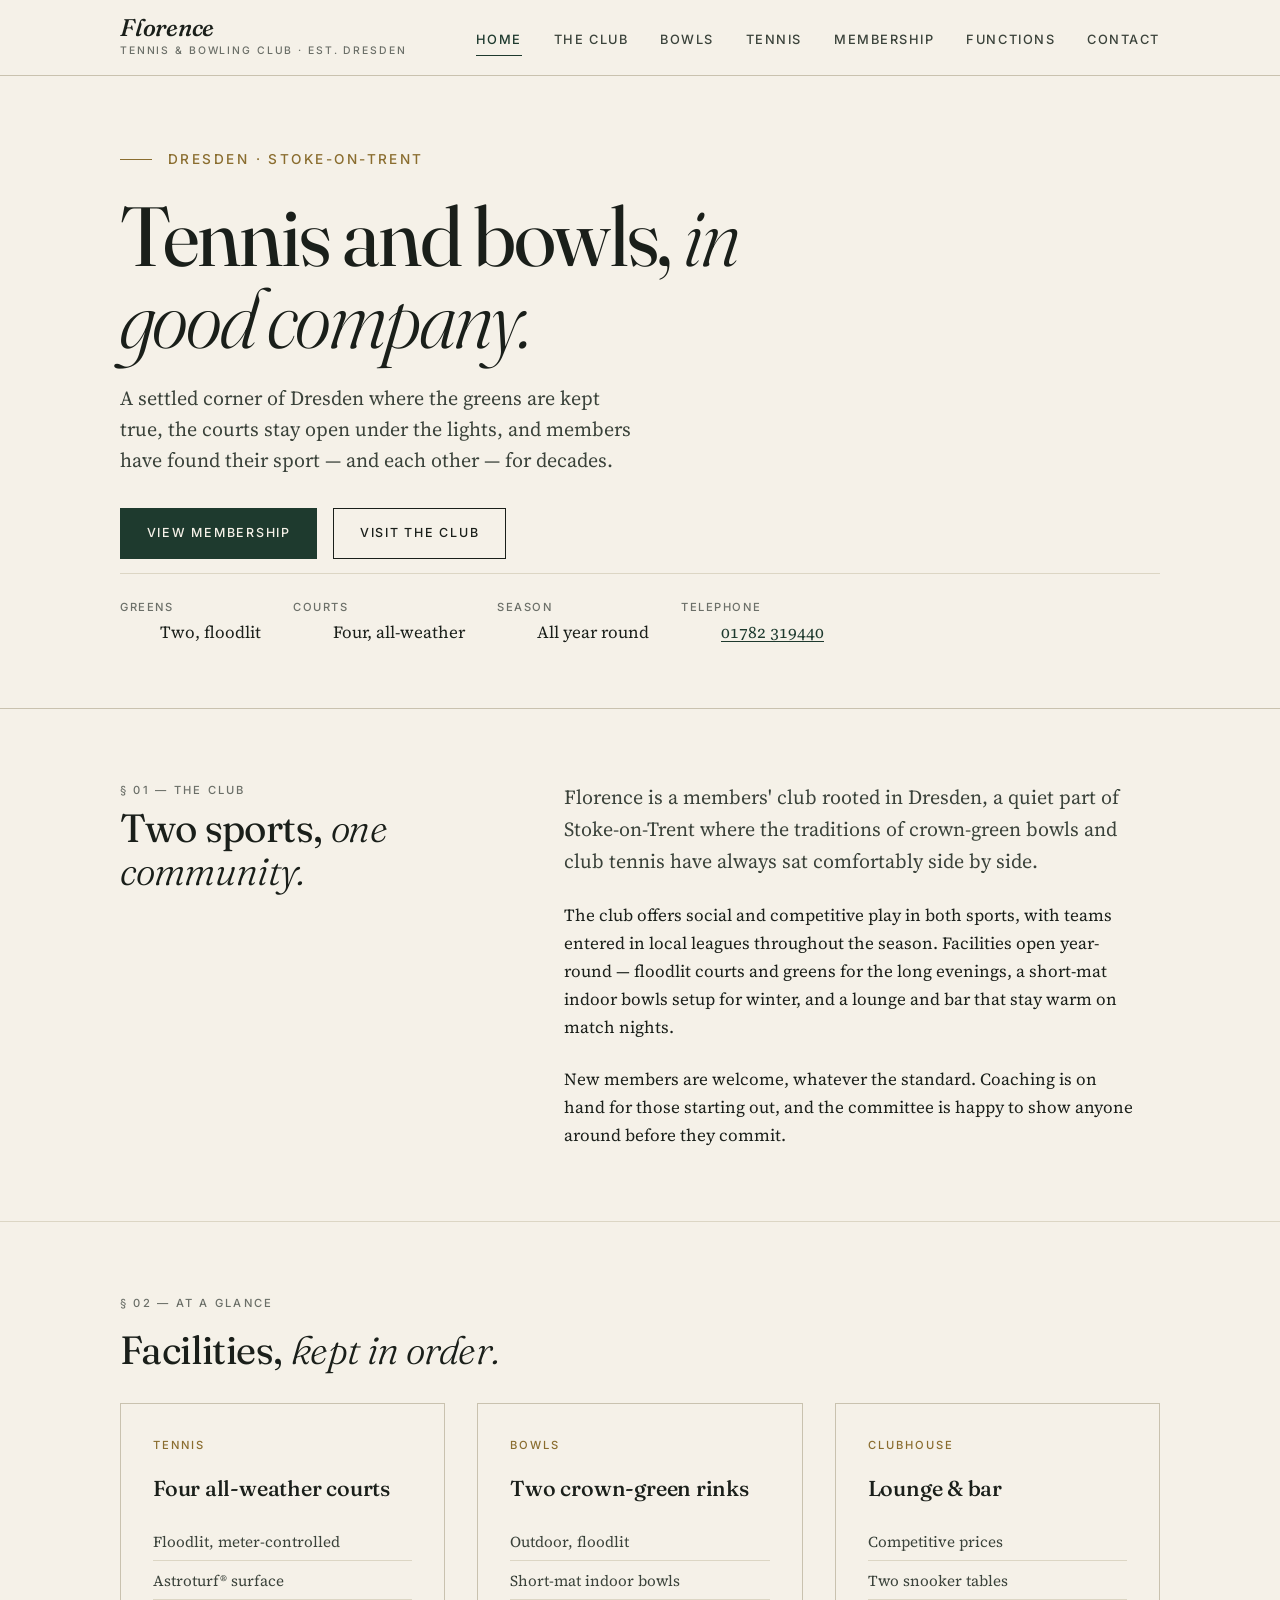
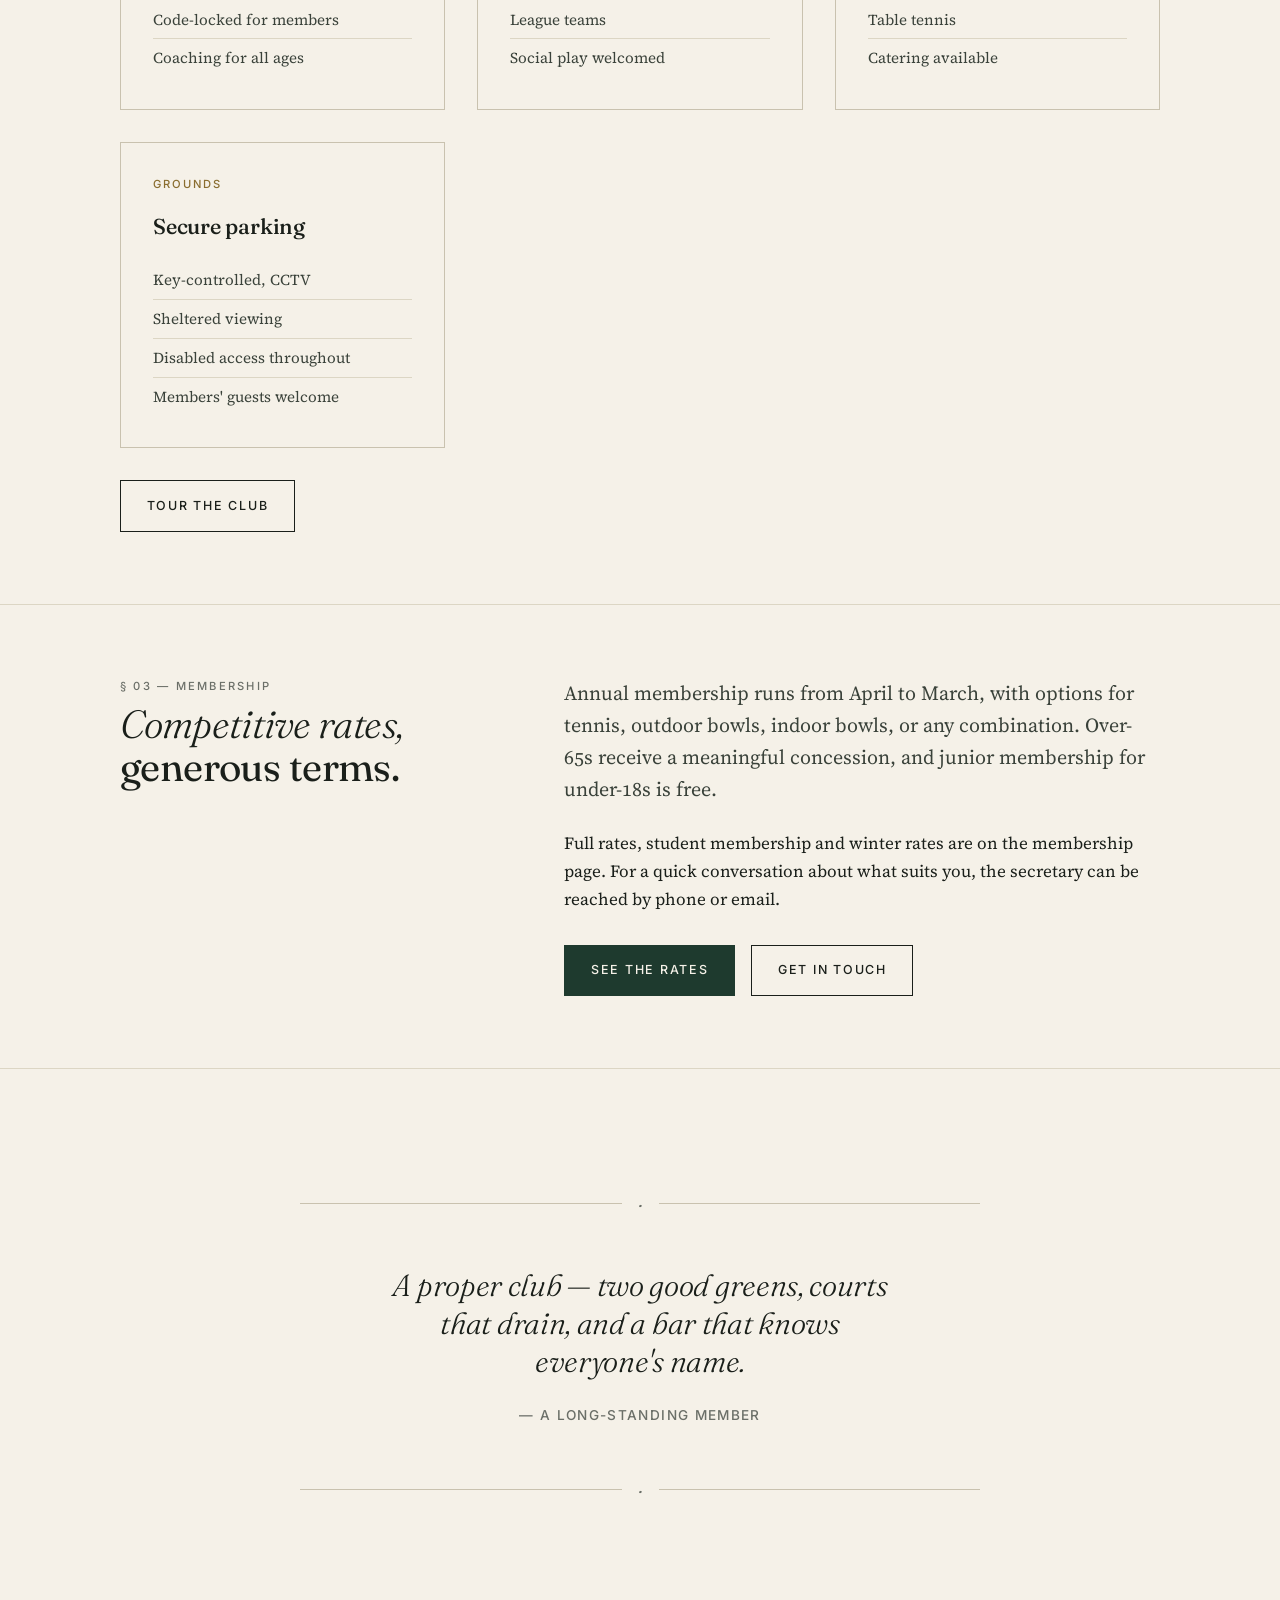
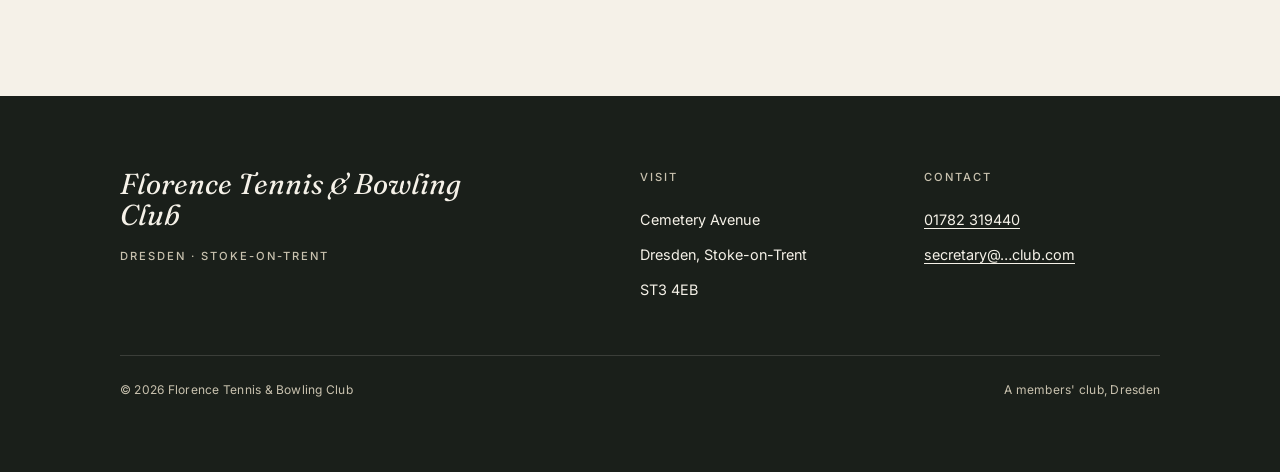
==== index.html @ 848ed116 "Add files via upload" ====
<!DOCTYPE html>
<html lang="en-GB">
<head>
  <meta charset="UTF-8">
  <meta name="viewport" content="width=device-width, initial-scale=1">
  <title>Florence Tennis &amp; Bowling Club — Dresden, Stoke-on-Trent</title>
  <meta name="description" content="An established tennis and bowling club in Dresden, Stoke-on-Trent. All-year-round sport, floodlit courts and greens, function facilities, and competitive membership rates.">

  <!-- Open Graph -->
  <meta property="og:title" content="Florence Tennis &amp; Bowling Club">
  <meta property="og:description" content="An established tennis and bowling club in Dresden, Stoke-on-Trent. All-year-round sport and facilities.">
  <meta property="og:type" content="website">
  <meta property="og:locale" content="en_GB">

  <!-- Fonts -->
  <link rel="preconnect" href="https://fonts.googleapis.com">
  <link rel="preconnect" href="https://fonts.gstatic.com" crossorigin>
  <link href="https://fonts.googleapis.com/css2?family=Fraunces:ital,opsz,wght@0,9..144,300..600;1,9..144,300..500&family=Source+Serif+4:ital,opsz,wght@0,8..60,400..600;1,8..60,400..500&family=Inter:wght@400;500;600&display=swap" rel="stylesheet">

  <link rel="stylesheet" href="styles.css">
</head>
<body>
  <a class="skip" href="#main">Skip to content</a>

  <!-- Masthead -->
  <header class="masthead">
    <div class="wrap masthead-inner">
      <a class="brand" href="index.html" aria-label="Florence Tennis and Bowling Club, home">
        <span class="brand-mark">Florence</span>
        <span class="brand-sub">Tennis &amp; Bowling Club · Est. Dresden</span>
      </a>
      <nav class="nav-primary" aria-label="Primary">
        <ul>
          <li><a href="index.html" aria-current="page">Home</a></li>
          <li><a href="club.html">The Club</a></li>
          <li><a href="bowls.html">Bowls</a></li>
          <li><a href="tennis.html">Tennis</a></li>
          <li><a href="membership.html">Membership</a></li>
          <li><a href="functions.html">Functions</a></li>
          <li><a href="contact.html">Contact</a></li>
        </ul>
      </nav>
      <button class="burger" type="button" aria-label="Open menu" aria-expanded="false" aria-controls="drawer" id="burger-btn">
        <span class="burger-lines"><span></span><span></span><span></span></span>
      </button>
    </div>
    <div class="drawer" id="drawer" data-open="false">
      <ul>
        <li><a href="index.html" aria-current="page">Home</a></li>
        <li><a href="club.html">The Club</a></li>
        <li><a href="bowls.html">Bowls</a></li>
        <li><a href="tennis.html">Tennis</a></li>
        <li><a href="membership.html">Membership</a></li>
        <li><a href="functions.html">Functions</a></li>
        <li><a href="contact.html">Contact</a></li>
      </ul>
    </div>
  </header>

  <main id="main">

    <!-- Hero -->
    <section class="hero">
      <div class="wrap">
        <p class="hero-eyebrow">Dresden · Stoke-on-Trent</p>
        <h1 class="hero-title">Tennis and bowls, <em>in good company.</em></h1>
        <p class="hero-lead">
          A settled corner of Dresden where the greens are kept true, the courts stay open under
          the lights, and members have found their sport — and each other — for decades.
        </p>

        <div class="btn-row">
          <a class="btn btn--solid" href="membership.html">View membership</a>
          <a class="btn" href="contact.html">Visit the club</a>
        </div>

        <dl class="hero-meta">
          <div class="hero-meta-item">
            <dt class="hero-meta-label">Greens</dt>
            <dd class="hero-meta-value">Two, floodlit</dd>
          </div>
          <div class="hero-meta-item">
            <dt class="hero-meta-label">Courts</dt>
            <dd class="hero-meta-value">Four, all-weather</dd>
          </div>
          <div class="hero-meta-item">
            <dt class="hero-meta-label">Season</dt>
            <dd class="hero-meta-value">All year round</dd>
          </div>
          <div class="hero-meta-item">
            <dt class="hero-meta-label">Telephone</dt>
            <dd class="hero-meta-value"><a href="tel:+441782319440">01782 319440</a></dd>
          </div>
        </dl>
      </div>
    </section>

    <!-- Intro / what we offer -->
    <section class="section">
      <div class="wrap">
        <div class="two-col">
          <aside class="col-aside">
            <p class="section-eyebrow">§ 01 — The Club</p>
            <h2 class="section-title">Two sports, <em>one community.</em></h2>
          </aside>
          <div class="prose">
            <p class="section-lead">
              Florence is a members' club rooted in Dresden, a quiet part of Stoke-on-Trent where the
              traditions of crown-green bowls and club tennis have always sat comfortably side by side.
            </p>
            <p>
              The club offers social and competitive play in both sports, with teams entered in local
              leagues throughout the season. Facilities open year-round — floodlit courts and greens
              for the long evenings, a short-mat indoor bowls setup for winter, and a lounge and bar
              that stay warm on match nights.
            </p>
            <p>
              New members are welcome, whatever the standard. Coaching is on hand for those starting
              out, and the committee is happy to show anyone around before they commit.
            </p>
          </div>
        </div>
      </div>
    </section>

    <!-- Facilities at a glance -->
    <section class="section">
      <div class="wrap">
        <p class="section-eyebrow">§ 02 — At a glance</p>
        <h2 class="section-title">Facilities, <em>kept in order.</em></h2>

        <div class="facility-grid mt-4">
          <article class="facility">
            <p class="facility-label">Tennis</p>
            <h3>Four all-weather courts</h3>
            <ul>
              <li>Floodlit, meter-controlled</li>
              <li>Astroturf® surface</li>
              <li>Code-locked for members</li>
              <li>Coaching for all ages</li>
            </ul>
          </article>
          <article class="facility">
            <p class="facility-label">Bowls</p>
            <h3>Two crown-green rinks</h3>
            <ul>
              <li>Outdoor, floodlit</li>
              <li>Short-mat indoor bowls</li>
              <li>League teams</li>
              <li>Social play welcomed</li>
            </ul>
          </article>
          <article class="facility">
            <p class="facility-label">Clubhouse</p>
            <h3>Lounge &amp; bar</h3>
            <ul>
              <li>Competitive prices</li>
              <li>Two snooker tables</li>
              <li>Table tennis</li>
              <li>Catering available</li>
            </ul>
          </article>
          <article class="facility">
            <p class="facility-label">Grounds</p>
            <h3>Secure parking</h3>
            <ul>
              <li>Key-controlled, CCTV</li>
              <li>Sheltered viewing</li>
              <li>Disabled access throughout</li>
              <li>Members' guests welcome</li>
            </ul>
          </article>
        </div>

        <div class="btn-row">
          <a class="btn" href="club.html">Tour the club</a>
        </div>
      </div>
    </section>

    <!-- Membership signpost -->
    <section class="section">
      <div class="wrap">
        <div class="two-col">
          <aside class="col-aside">
            <p class="section-eyebrow">§ 03 — Membership</p>
            <h2 class="section-title"><em>Competitive rates,</em> generous terms.</h2>
          </aside>
          <div class="prose">
            <p class="section-lead">
              Annual membership runs from April to March, with options for tennis, outdoor bowls,
              indoor bowls, or any combination. Over-65s receive a meaningful concession, and junior
              membership for under-18s is free.
            </p>

            <p>
              Full rates, student membership and winter rates are on the membership page. For a quick
              conversation about what suits you, the secretary can be reached by phone or email.
            </p>

            <div class="btn-row">
              <a class="btn btn--solid" href="membership.html">See the rates</a>
              <a class="btn" href="contact.html">Get in touch</a>
            </div>
          </div>
        </div>
      </div>
    </section>

    <!-- Testimonial / pull -->
    <section class="section">
      <div class="wrap-narrow" style="text-align: center;">
        <div class="divider-mark"><span class="divider-mark-sym">·</span></div>
        <blockquote class="pull" style="margin-inline: auto;">
          A proper club — two good greens, courts that drain, and a bar that knows everyone's name.
        </blockquote>
        <span class="pull-attr">— A long-standing member</span>
        <div class="divider-mark"><span class="divider-mark-sym">·</span></div>
      </div>
    </section>

  </main>

  <!-- Footer -->
  <footer class="foot">
    <div class="wrap">
      <div class="foot-grid">
        <div>
          <p class="foot-brand">Florence Tennis <em>&amp;</em> Bowling Club</p>
          <p class="foot-sub">Dresden · Stoke-on-Trent</p>
        </div>
        <div>
          <h4>Visit</h4>
          <ul>
            <li>Cemetery Avenue</li>
            <li>Dresden, Stoke-on-Trent</li>
            <li>ST3 4EB</li>
          </ul>
        </div>
        <div>
          <h4>Contact</h4>
          <ul>
            <li><a href="tel:+441782319440">01782 319440</a></li>
            <li><a href="mailto:secretary@florencetennisandbowlingclub.com">secretary@…club.com</a></li>
          </ul>
        </div>
      </div>
      <div class="foot-bottom">
        <span>© 2026 Florence Tennis &amp; Bowling Club</span>
        <span>A members' club, Dresden</span>
      </div>
    </div>
  </footer>

  <script>
    // Mobile drawer toggle
    (function() {
      const btn = document.getElementById('burger-btn');
      const drawer = document.getElementById('drawer');
      if (!btn || !drawer) return;
      btn.addEventListener('click', function() {
        const open = drawer.getAttribute('data-open') === 'true';
        drawer.setAttribute('data-open', String(!open));
        btn.setAttribute('aria-expanded', String(!open));
        btn.setAttribute('aria-label', open ? 'Open menu' : 'Close menu');
      });
    })();
  </script>
</body>
</html>
---- styles.css ----
/* ==========================================================================
   Florence Tennis & Bowling Club — Stylesheet
   Editorial heritage aesthetic: modern serif + clean sans on cream
   ========================================================================== */

/* Tokens
   -------------------------------------------------------------------------- */
:root {
  /* Palette */
  --cream: #f5f1e8;
  --cream-tint: #ebe5d6;
  --ink: #1a1f1a;
  --ink-soft: #3a423a;
  --ink-mute: #6b6f68;
  --rule: #c9c2af;
  --rule-soft: #dcd6c4;
  --green: #1e3a2e;        /* British racing green, deepened */
  --green-soft: #2d5a42;
  --gold: #8a6d2f;         /* aged brass accent */

  /* Type */
  --serif-display: "Fraunces", "Source Serif 4", Georgia, serif;
  --serif-body: "Source Serif 4", Georgia, "Times New Roman", serif;
  --sans: "Inter", -apple-system, BlinkMacSystemFont, "Segoe UI", sans-serif;

  /* Scale — using clamp for fluid type */
  --fs-micro: 0.75rem;
  --fs-label: clamp(0.78rem, 0.74rem + 0.2vw, 0.85rem);
  --fs-body: clamp(1rem, 0.96rem + 0.2vw, 1.0625rem);
  --fs-lead: clamp(1.125rem, 1.05rem + 0.35vw, 1.25rem);
  --fs-h3: clamp(1.25rem, 1.15rem + 0.5vw, 1.5rem);
  --fs-h2: clamp(1.75rem, 1.5rem + 1.2vw, 2.5rem);
  --fs-h1: clamp(2.5rem, 2rem + 2.4vw, 4rem);
  --fs-display: clamp(3rem, 2.2rem + 3.8vw, 5.5rem);

  /* Rhythm */
  --space-1: 0.5rem;
  --space-2: 1rem;
  --space-3: 1.5rem;
  --space-4: 2rem;
  --space-5: 3rem;
  --space-6: 4.5rem;
  --space-7: 6.5rem;

  /* Layout */
  --measure: 64ch;
  --wrap: 1120px;
  --wrap-narrow: 760px;
}

/* Reset
   -------------------------------------------------------------------------- */
*, *::before, *::after { box-sizing: border-box; }

html {
  -webkit-text-size-adjust: 100%;
  text-size-adjust: 100%;
  scroll-behavior: smooth;
}

@media (prefers-reduced-motion: reduce) {
  html { scroll-behavior: auto; }
  *, *::before, *::after {
    animation-duration: 0.01ms !important;
    animation-iteration-count: 1 !important;
    transition-duration: 0.01ms !important;
  }
}

body {
  margin: 0;
  background: var(--cream);
  color: var(--ink);
  font-family: var(--serif-body);
  font-size: var(--fs-body);
  line-height: 1.65;
  font-feature-settings: "kern", "liga", "onum";
  -webkit-font-smoothing: antialiased;
  -moz-osx-font-smoothing: grayscale;
}

img { max-width: 100%; height: auto; display: block; }

a {
  color: var(--green);
  text-decoration-thickness: 1px;
  text-underline-offset: 3px;
  transition: color 160ms ease;
}
a:hover { color: var(--gold); }

:focus-visible {
  outline: 2px solid var(--green);
  outline-offset: 3px;
  border-radius: 2px;
}

/* Skip link */
.skip {
  position: absolute;
  left: -9999px;
  top: 0;
  background: var(--ink);
  color: var(--cream);
  padding: var(--space-2) var(--space-3);
  z-index: 1000;
  font-family: var(--sans);
  font-size: var(--fs-label);
}
.skip:focus { left: var(--space-2); top: var(--space-2); }

/* Layout
   -------------------------------------------------------------------------- */
.wrap {
  width: 100%;
  max-width: var(--wrap);
  margin-inline: auto;
  padding-inline: clamp(1.25rem, 4vw, 2.5rem);
}

.wrap-narrow {
  max-width: var(--wrap-narrow);
  margin-inline: auto;
  padding-inline: clamp(1.25rem, 4vw, 2.5rem);
}

/* Masthead
   -------------------------------------------------------------------------- */
.masthead {
  border-bottom: 1px solid var(--rule);
  background: var(--cream);
  position: sticky;
  top: 0;
  z-index: 50;
  backdrop-filter: saturate(1.1);
}

.masthead-inner {
  display: flex;
  align-items: center;
  justify-content: space-between;
  gap: var(--space-3);
  padding-block: var(--space-2);
  min-height: 64px;
}

.brand {
  display: flex;
  flex-direction: column;
  gap: 2px;
  text-decoration: none;
  color: var(--ink);
}
.brand-mark {
  font-family: var(--serif-display);
  font-weight: 500;
  font-style: italic;
  font-size: 1.5rem;
  line-height: 1;
  letter-spacing: -0.01em;
}
.brand-sub {
  font-family: var(--sans);
  font-size: 0.65rem;
  letter-spacing: 0.18em;
  text-transform: uppercase;
  color: var(--ink-mute);
  font-weight: 500;
}

/* Primary nav */
.nav-primary { display: none; }
.nav-primary ul {
  list-style: none;
  margin: 0;
  padding: 0;
  display: flex;
  gap: var(--space-4);
}
.nav-primary a {
  font-family: var(--sans);
  font-size: 0.8rem;
  letter-spacing: 0.12em;
  text-transform: uppercase;
  color: var(--ink-soft);
  text-decoration: none;
  font-weight: 500;
  padding-block: 0.5rem;
  border-bottom: 1px solid transparent;
}
.nav-primary a:hover,
.nav-primary a[aria-current="page"] {
  color: var(--green);
  border-bottom-color: var(--green);
}

/* Mobile burger */
.burger {
  background: transparent;
  border: 1px solid var(--rule);
  width: 44px;
  height: 44px;
  cursor: pointer;
  display: grid;
  place-items: center;
  border-radius: 2px;
}
.burger-lines {
  display: grid;
  gap: 4px;
}
.burger-lines span {
  display: block;
  width: 18px;
  height: 1.5px;
  background: var(--ink);
}

/* Mobile drawer */
.drawer {
  display: none;
  border-top: 1px solid var(--rule);
  background: var(--cream);
}
.drawer[data-open="true"] { display: block; }
.drawer ul {
  list-style: none;
  margin: 0;
  padding: var(--space-2) 0;
}
.drawer a {
  display: block;
  padding: 0.9rem clamp(1.25rem, 4vw, 2.5rem);
  font-family: var(--sans);
  font-size: 0.85rem;
  letter-spacing: 0.1em;
  text-transform: uppercase;
  color: var(--ink);
  text-decoration: none;
  border-bottom: 1px solid var(--rule-soft);
}
.drawer a[aria-current="page"] { color: var(--green); }

@media (min-width: 900px) {
  .nav-primary { display: block; }
  .burger { display: none; }
  .drawer { display: none !important; }
}

/* Hero
   -------------------------------------------------------------------------- */
.hero {
  padding-top: var(--space-6);
  padding-bottom: var(--space-5);
  border-bottom: 1px solid var(--rule);
}

.hero-eyebrow {
  font-family: var(--sans);
  font-size: var(--fs-label);
  letter-spacing: 0.18em;
  text-transform: uppercase;
  color: var(--gold);
  font-weight: 500;
  margin: 0 0 var(--space-3) 0;
  display: flex;
  align-items: center;
  gap: var(--space-2);
}
.hero-eyebrow::before {
  content: "";
  width: 32px;
  height: 1px;
  background: var(--gold);
  display: inline-block;
}

.hero-title {
  font-family: var(--serif-display);
  font-weight: 400;
  font-size: var(--fs-display);
  line-height: 0.98;
  letter-spacing: -0.025em;
  margin: 0 0 var(--space-3) 0;
  max-width: 14ch;
}
.hero-title em {
  font-style: italic;
  font-weight: 300;
}

.hero-lead {
  font-size: var(--fs-lead);
  line-height: 1.55;
  color: var(--ink-soft);
  max-width: 52ch;
  margin: 0 0 var(--space-4) 0;
}

.hero-meta {
  display: flex;
  flex-wrap: wrap;
  gap: var(--space-4);
  font-family: var(--sans);
  font-size: var(--fs-label);
  color: var(--ink-mute);
  padding-top: var(--space-3);
  border-top: 1px solid var(--rule-soft);
}
.hero-meta-item {
  display: flex;
  flex-direction: column;
  gap: 2px;
}
.hero-meta-label {
  font-size: 0.7rem;
  letter-spacing: 0.14em;
  text-transform: uppercase;
  color: var(--ink-mute);
  font-weight: 500;
}
.hero-meta-value {
  color: var(--ink);
  font-family: var(--serif-body);
  font-size: var(--fs-body);
}

/* Page header (non-home) */
.page-head {
  padding-top: var(--space-5);
  padding-bottom: var(--space-4);
  border-bottom: 1px solid var(--rule);
}
.page-head-title {
  font-family: var(--serif-display);
  font-weight: 400;
  font-size: var(--fs-h1);
  line-height: 1.04;
  letter-spacing: -0.02em;
  margin: var(--space-2) 0 var(--space-3) 0;
  max-width: 18ch;
}
.page-head-title em { font-style: italic; font-weight: 300; }
.page-head-lead {
  font-size: var(--fs-lead);
  color: var(--ink-soft);
  max-width: 58ch;
  line-height: 1.55;
  margin: 0;
}

/* Sections
   -------------------------------------------------------------------------- */
.section {
  padding-block: var(--space-6);
  border-bottom: 1px solid var(--rule-soft);
}
.section:last-of-type { border-bottom: none; }

.section-eyebrow {
  font-family: var(--sans);
  font-size: 0.7rem;
  letter-spacing: 0.2em;
  text-transform: uppercase;
  color: var(--ink-mute);
  margin: 0 0 var(--space-2) 0;
  font-weight: 500;
}

.section-title {
  font-family: var(--serif-display);
  font-weight: 400;
  font-size: var(--fs-h2);
  line-height: 1.08;
  letter-spacing: -0.015em;
  margin: 0 0 var(--space-3) 0;
  max-width: 22ch;
}
.section-title em { font-style: italic; font-weight: 300; }

.section-lead {
  font-size: var(--fs-lead);
  color: var(--ink-soft);
  max-width: 60ch;
  line-height: 1.6;
  margin: 0 0 var(--space-4) 0;
}

/* Two column editorial layout */
.two-col {
  display: grid;
  gap: var(--space-5);
}
@media (min-width: 800px) {
  .two-col {
    grid-template-columns: 1fr 1.6fr;
    gap: var(--space-6);
    align-items: start;
  }
  .two-col > .col-aside {
    position: sticky;
    top: calc(64px + var(--space-3));
  }
}

.col-aside .section-eyebrow { margin-bottom: var(--space-1); }
.col-aside .section-title { font-size: var(--fs-h2); }

/* Prose
   -------------------------------------------------------------------------- */
.prose p {
  max-width: var(--measure);
  margin: 0 0 var(--space-3) 0;
}
.prose p:last-child { margin-bottom: 0; }
.prose p + p { margin-top: var(--space-3); }
.prose h3 {
  font-family: var(--serif-display);
  font-weight: 400;
  font-size: var(--fs-h3);
  margin: var(--space-5) 0 var(--space-2) 0;
  letter-spacing: -0.01em;
}
.prose h3:first-child { margin-top: 0; }

/* Feature list — the characterful list style */
.feature-list {
  list-style: none;
  margin: 0;
  padding: 0;
  display: grid;
  gap: 0;
  border-top: 1px solid var(--rule);
}
.feature-list li {
  display: grid;
  grid-template-columns: auto 1fr;
  gap: var(--space-3);
  padding: var(--space-3) 0;
  border-bottom: 1px solid var(--rule-soft);
  align-items: baseline;
}
.feature-num {
  font-family: var(--sans);
  font-size: 0.7rem;
  letter-spacing: 0.12em;
  color: var(--ink-mute);
  font-variant-numeric: tabular-nums;
  font-weight: 500;
  padding-top: 0.25em;
}
.feature-body p {
  margin: 0;
  max-width: 58ch;
}
.feature-title {
  font-family: var(--serif-display);
  font-size: 1.15rem;
  font-weight: 500;
  margin: 0 0 0.2rem 0;
  letter-spacing: -0.005em;
}

/* Plain list used in specific spots */
.dotted-list {
  list-style: none;
  margin: 0;
  padding: 0;
}
.dotted-list li {
  padding: 0.65rem 0;
  border-bottom: 1px dotted var(--rule);
  display: flex;
  align-items: baseline;
  gap: var(--space-2);
}
.dotted-list li::before {
  content: "—";
  color: var(--gold);
  flex-shrink: 0;
}

/* Cards (facilities grid) */
.facility-grid {
  display: grid;
  gap: var(--space-4);
  grid-template-columns: repeat(auto-fit, minmax(260px, 1fr));
}
.facility {
  padding: var(--space-4);
  border: 1px solid var(--rule);
  background: var(--cream);
}
.facility-label {
  font-family: var(--sans);
  font-size: 0.7rem;
  letter-spacing: 0.18em;
  text-transform: uppercase;
  color: var(--gold);
  font-weight: 500;
  margin: 0 0 var(--space-2) 0;
}
.facility h3 {
  font-family: var(--serif-display);
  font-weight: 500;
  font-size: 1.35rem;
  margin: 0 0 var(--space-2) 0;
  letter-spacing: -0.01em;
}
.facility ul {
  list-style: none;
  margin: 0;
  padding: 0;
  font-size: 0.95rem;
}
.facility li {
  padding: 0.4rem 0;
  border-bottom: 1px solid var(--rule-soft);
  color: var(--ink-soft);
}
.facility li:last-child { border-bottom: none; }

/* Fees table
   -------------------------------------------------------------------------- */
.fees {
  width: 100%;
  border-collapse: collapse;
  margin-top: var(--space-3);
  font-size: 0.95rem;
}
.fees caption {
  text-align: left;
  font-family: var(--sans);
  font-size: var(--fs-label);
  color: var(--ink-mute);
  letter-spacing: 0.04em;
  margin-bottom: var(--space-2);
}
.fees thead th {
  text-align: left;
  padding: 0.85rem var(--space-2);
  font-family: var(--sans);
  font-size: 0.7rem;
  letter-spacing: 0.14em;
  text-transform: uppercase;
  color: var(--ink-mute);
  font-weight: 500;
  border-bottom: 1.5px solid var(--ink);
  background: transparent;
}
.fees thead th:nth-child(2),
.fees thead th:nth-child(3) {
  text-align: right;
  font-variant-numeric: tabular-nums;
}
.fees tbody td {
  padding: 0.85rem var(--space-2);
  border-bottom: 1px solid var(--rule-soft);
  vertical-align: top;
}
.fees tbody td:nth-child(2),
.fees tbody td:nth-child(3) {
  text-align: right;
  font-variant-numeric: tabular-nums;
  font-feature-settings: "tnum";
}
.fees tbody tr:hover td { background: rgba(30, 58, 46, 0.03); }
.fees-note {
  font-family: var(--sans);
  font-size: var(--fs-label);
  color: var(--ink-mute);
  margin-top: var(--space-3);
}

/* Buttons & CTA
   -------------------------------------------------------------------------- */
.btn {
  display: inline-flex;
  align-items: center;
  gap: 0.6rem;
  padding: 0.9rem 1.6rem;
  font-family: var(--sans);
  font-size: 0.78rem;
  letter-spacing: 0.14em;
  text-transform: uppercase;
  font-weight: 500;
  border: 1px solid var(--ink);
  background: transparent;
  color: var(--ink);
  text-decoration: none;
  cursor: pointer;
  transition: background 180ms ease, color 180ms ease;
}
.btn:hover {
  background: var(--ink);
  color: var(--cream);
}
.btn--solid {
  background: var(--green);
  border-color: var(--green);
  color: var(--cream);
}
.btn--solid:hover {
  background: var(--ink);
  border-color: var(--ink);
  color: var(--cream);
}
.btn-row {
  display: flex;
  flex-wrap: wrap;
  gap: var(--space-2);
  margin-top: var(--space-4);
}

/* Pull quote / testimonial */
.pull {
  font-family: var(--serif-display);
  font-size: clamp(1.4rem, 1.2rem + 0.9vw, 1.9rem);
  line-height: 1.25;
  font-style: italic;
  font-weight: 300;
  color: var(--ink);
  max-width: 28ch;
  letter-spacing: -0.01em;
  margin: 0;
}
.pull-attr {
  font-family: var(--sans);
  font-size: var(--fs-label);
  letter-spacing: 0.1em;
  text-transform: uppercase;
  color: var(--ink-mute);
  font-weight: 500;
  margin-top: var(--space-3);
  display: block;
}

/* Contact block */
.contact-card {
  display: grid;
  gap: var(--space-2);
  padding: var(--space-4);
  border: 1px solid var(--rule);
  background: rgba(30, 58, 46, 0.03);
}
.contact-row {
  display: grid;
  grid-template-columns: 110px 1fr;
  gap: var(--space-2);
  padding: 0.5rem 0;
  border-bottom: 1px dotted var(--rule);
  align-items: baseline;
}
.contact-row:last-child { border-bottom: none; }
.contact-label {
  font-family: var(--sans);
  font-size: 0.7rem;
  letter-spacing: 0.14em;
  text-transform: uppercase;
  color: var(--ink-mute);
  font-weight: 500;
}
.contact-value { font-size: 0.98rem; }
.contact-value a { color: var(--ink); }

/* Map embed */
.map-frame {
  border: 1px solid var(--rule);
  overflow: hidden;
  margin-top: var(--space-4);
  aspect-ratio: 16 / 10;
}
.map-frame iframe { width: 100%; height: 100%; border: 0; display: block; }

/* Safeguarding / long-form note */
.note {
  padding: var(--space-4);
  border-left: 3px solid var(--green);
  background: rgba(30, 58, 46, 0.04);
  margin-block: var(--space-4);
}
.note p:last-child { margin-bottom: 0; }

/* Footer
   -------------------------------------------------------------------------- */
.foot {
  background: var(--ink);
  color: var(--cream);
  padding-block: var(--space-6);
  margin-top: var(--space-6);
}
.foot a { color: var(--cream); }
.foot-grid {
  display: grid;
  gap: var(--space-5);
  grid-template-columns: 1fr;
}
@media (min-width: 700px) {
  .foot-grid { grid-template-columns: 2fr 1fr 1fr; }
}
.foot-brand {
  font-family: var(--serif-display);
  font-style: italic;
  font-size: 1.8rem;
  line-height: 1.1;
  margin: 0 0 var(--space-2) 0;
  max-width: 18ch;
}
.foot-sub {
  font-family: var(--sans);
  font-size: 0.7rem;
  letter-spacing: 0.18em;
  text-transform: uppercase;
  color: var(--rule);
  font-weight: 500;
}
.foot h4 {
  font-family: var(--sans);
  font-size: 0.7rem;
  letter-spacing: 0.18em;
  text-transform: uppercase;
  color: var(--rule);
  margin: 0 0 var(--space-2) 0;
  font-weight: 500;
}
.foot ul {
  list-style: none;
  margin: 0;
  padding: 0;
  font-family: var(--sans);
  font-size: 0.9rem;
}
.foot li { padding: 0.35rem 0; }
.foot-bottom {
  margin-top: var(--space-5);
  padding-top: var(--space-3);
  border-top: 1px solid rgba(245, 241, 232, 0.15);
  display: flex;
  flex-wrap: wrap;
  justify-content: space-between;
  gap: var(--space-2);
  font-family: var(--sans);
  font-size: 0.75rem;
  color: var(--rule);
  letter-spacing: 0.02em;
}

/* Decorative: registration mark used as section divider */
.divider-mark {
  display: flex;
  align-items: center;
  gap: var(--space-2);
  margin-block: var(--space-5);
  color: var(--rule);
}
.divider-mark::before,
.divider-mark::after {
  content: "";
  flex: 1;
  height: 1px;
  background: var(--rule);
}
.divider-mark-sym {
  font-family: var(--serif-display);
  font-style: italic;
  color: var(--ink-mute);
  font-size: 1.1rem;
}

/* Utility */
.mt-4 { margin-top: var(--space-4); }
.mt-5 { margin-top: var(--space-5); }
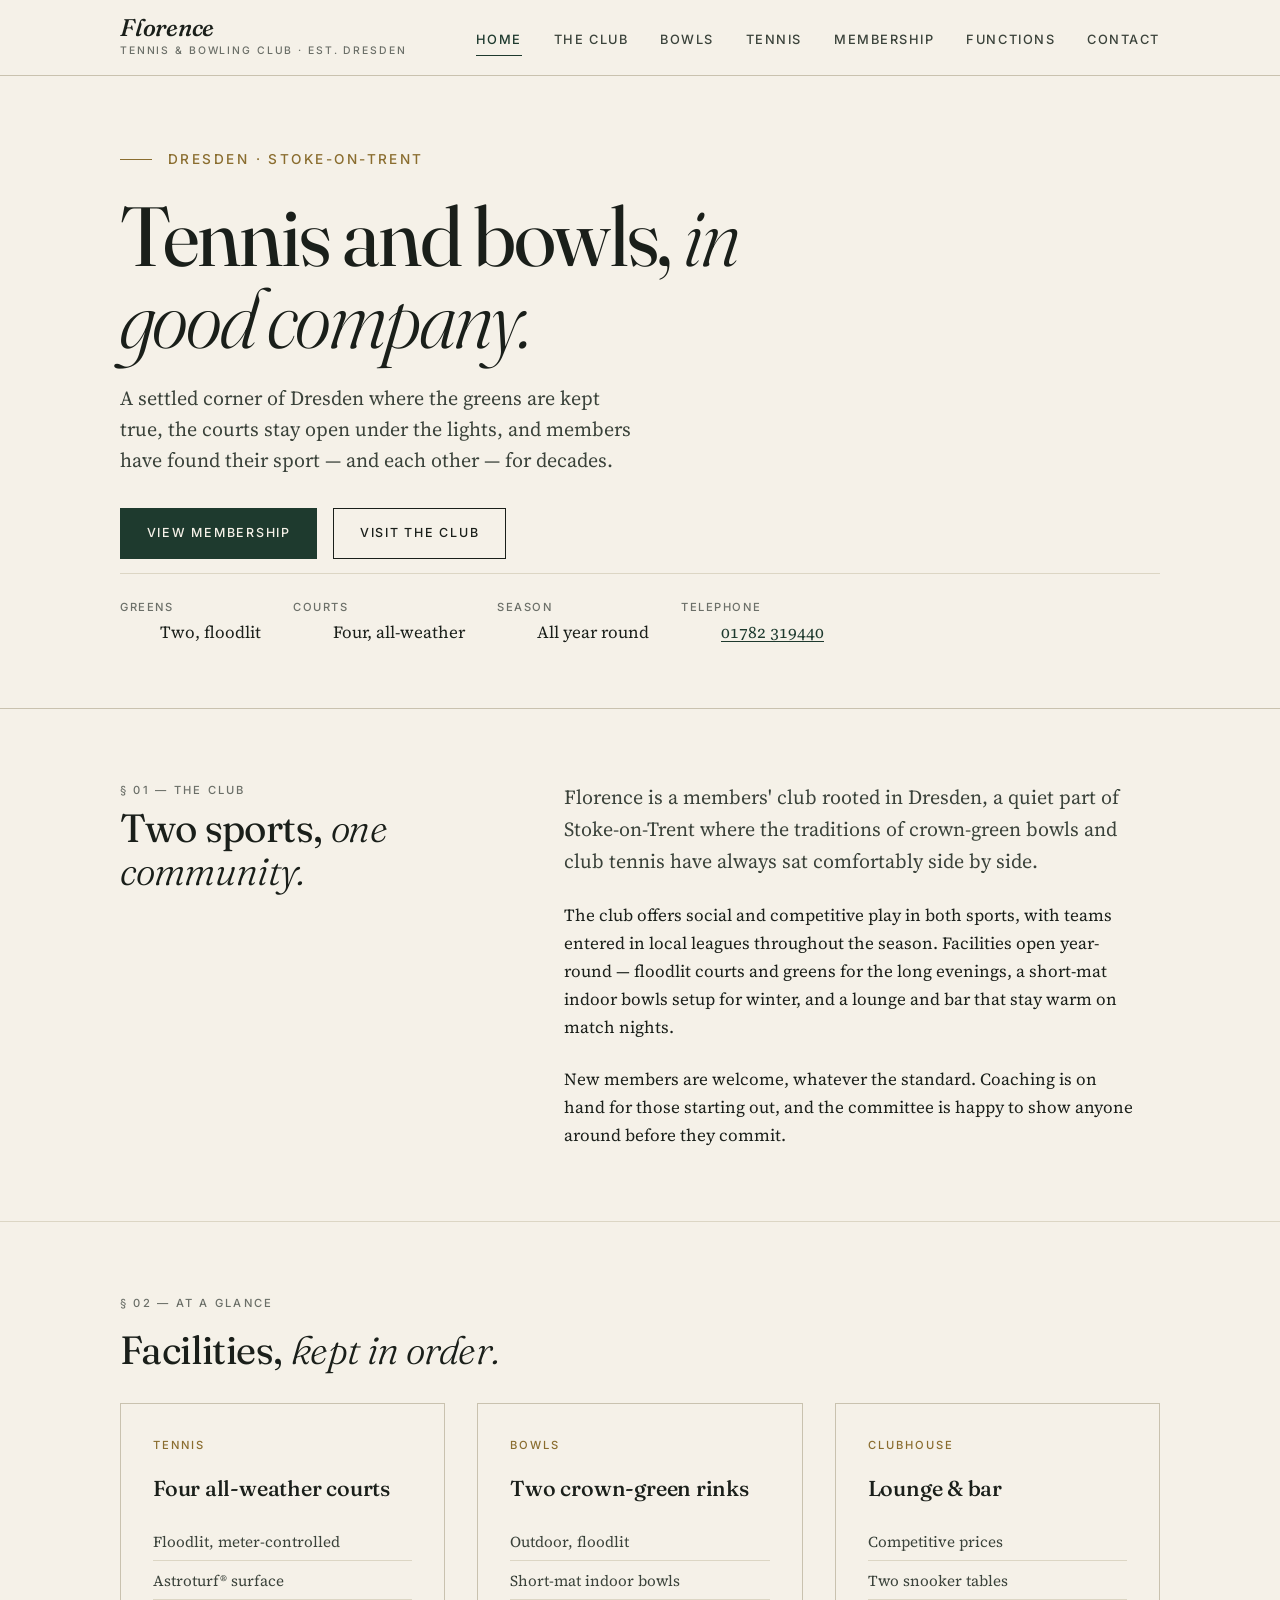
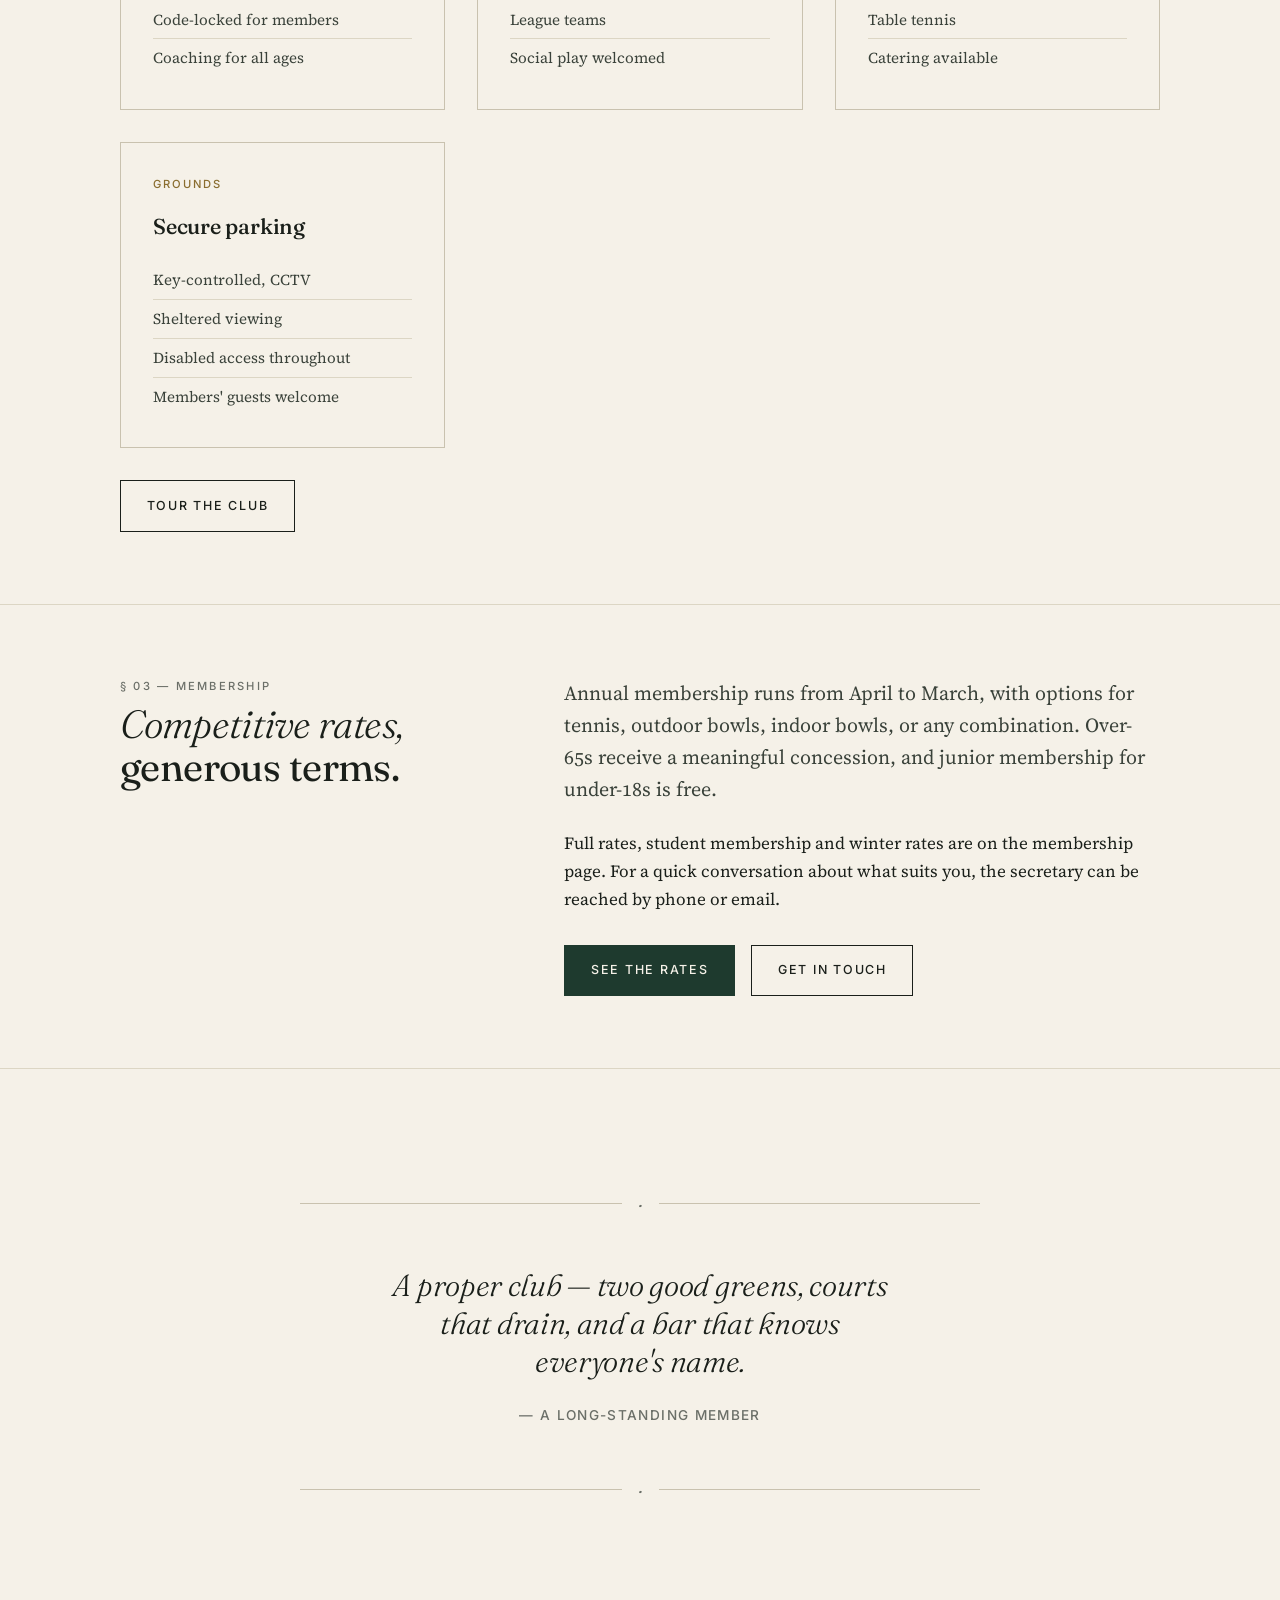
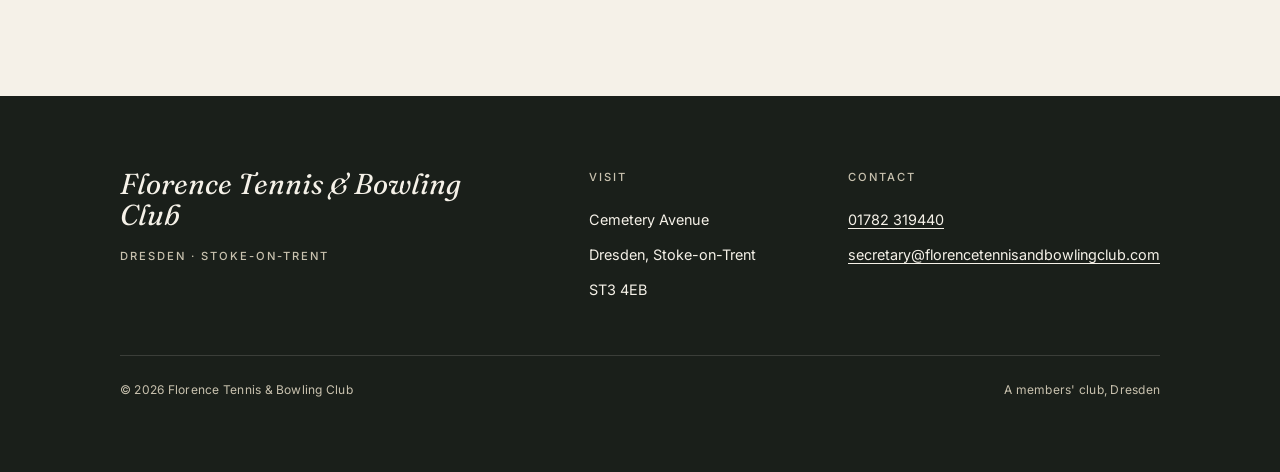
==== commit a75f2c3f: "Update index.html" ====
--- a/index.html
+++ b/index.html
@@ -241,7 +241,7 @@
           <h4>Contact</h4>
           <ul>
             <li><a href="tel:+441782319440">01782 319440</a></li>
-            <li><a href="mailto:secretary@florencetennisandbowlingclub.com">secretary@…club.com</a></li>
+            <li><a href="mailto:secretary@florencetennisandbowlingclub.com">secretary@florencetennisandbowlingclub.com</a></li>
           </ul>
         </div>
       </div>
